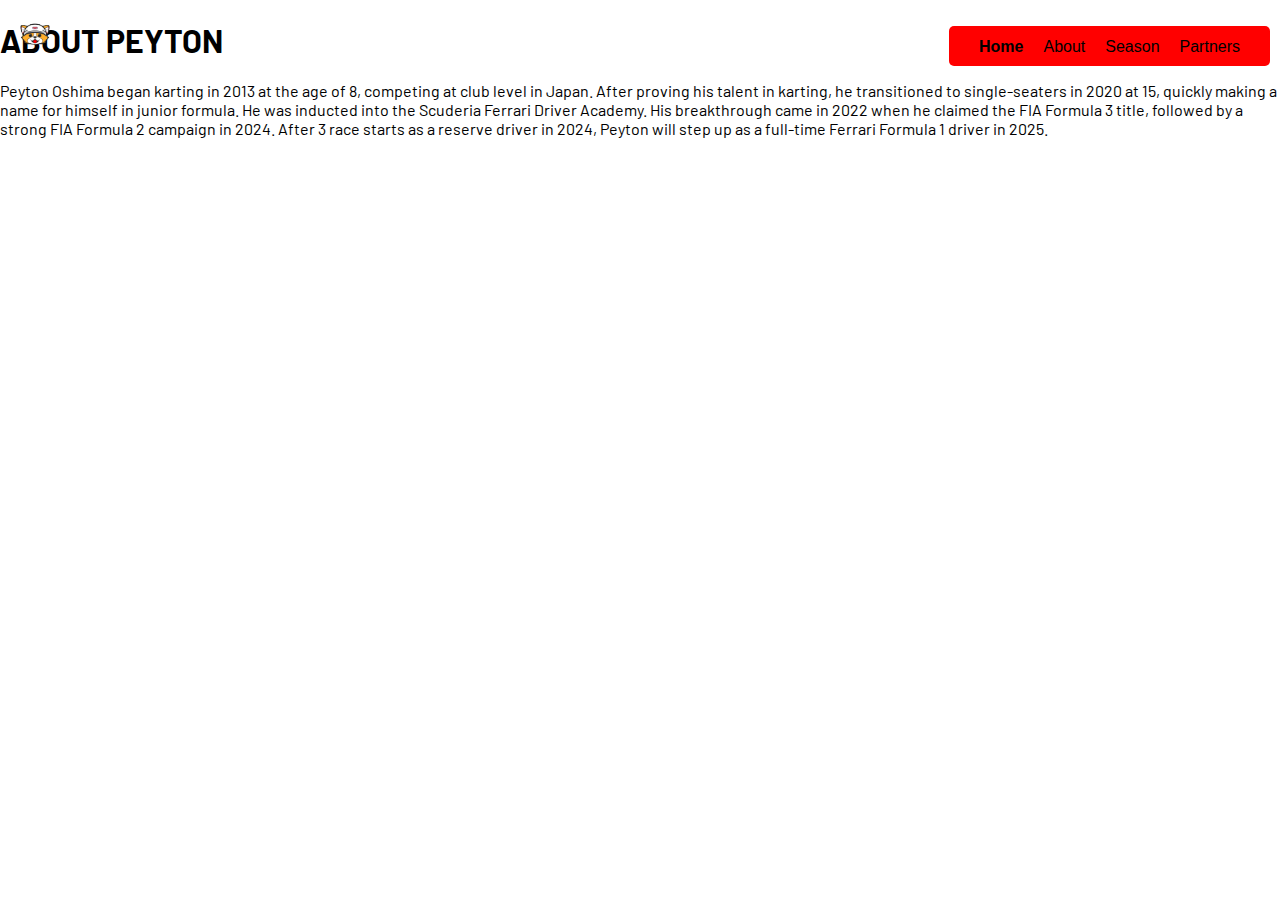
==== index.html @ b75705be "Add files via upload" ====
<!DOCTYPE html>
<html lang="en">
<head>
  <meta charset="UTF-8">
  <title>Peyton Oshima Driver Website</title>
  <link rel="stylesheet" href="./style.css">
</head>
<body class="home-page"> <!-- Add the home-page class here -->
<!-- partial:index.partial.html -->
<!DOCTYPE html>
<html lang="en">
<head>
    <meta charset="UTF-8">
    <meta name="viewport" content="width=device-width, initial-scale=1.0">
    <title>Peyton Oshima - Home</title>
    <link rel="stylesheet" href="styles.css">

    <!-- Google Fonts -->
    <link rel="preconnect" href="https://fonts.googleapis.com">
    <link rel="preconnect" href="https://fonts.gstatic.com" crossorigin>
    <link href="https://fonts.googleapis.com/css2?family=Barlow:wght@500&family=Syncopate:wght@400;700&display=swap" rel="stylesheet">
</head>
<body>

    <!-- Home Button (Top-Left) -->
    <a href="index.html" class="home-button-1">
        <img src="images/home-button.png" alt="Home Button">
    </a>

    <!-- Navigation Bar -->
    <header>
        <nav>
            <ul class="navbar">
                <li><a href="index.html" class="active">Home</a></li>
                <li><a href="about.html">About</a></li>
                <li><a href="season.html">Season</a></li>
                <li><a href="partners.html">Partners</a></li>
            </ul>
        </nav>
    </header>

    <!-- Main Content -->
    <main>
        <h1 class="syncopate-regular">ABOUT <span class="syncopate-bold">PEYTON</span></h1>
        <p class="barlow-medium">
            Peyton Oshima began karting in 2013 at the age of 8, competing at club level in Japan. 
            After proving his talent in karting, he transitioned to single-seaters in 2020 at 15, quickly making a name for himself in junior formula. 
            He was inducted into the Scuderia Ferrari Driver Academy. His breakthrough came in 2022 when he claimed the FIA Formula 3 title, 
            followed by a strong FIA Formula 2 campaign in 2024. After 3 race starts as a reserve driver in 2024, Peyton will step up as a full-time Ferrari Formula 1 driver in 2025.
        </p>
    </main>

</body>
</html>
<!-- partial -->
  
</body>
</html>
---- style.css ----
/* General Styles */
body {
    font-family: 'Barlow', sans-serif;
    margin: 0;
    padding: 0;
}

/* Home Page Styles */
.home-page {
    background-color: rgb(255, 255, 255); /* White Background */
    color: black; /* Black Text */
}

.hero {
    text-align: center;
    padding: 50px 20px;
}

.hero h1 {
    font-family: 'Syncopate', sans-serif;
    font-size: 36px;
    font-weight: 700;
}

.hero p {
    font-size: 18px;
    max-width: 600px;
    margin: 10px auto;
}

/* Section Layout */
.section {
    background: white;
    margin: 30px auto;
    padding: 20px;
    border-radius: 10px;
    box-shadow: 0 0 10px rgba(0, 0, 0, 0.1);
    max-width: 800px;
    text-align: center;
}

.section h2 {
    font-family: 'Syncopate', sans-serif;
    font-weight: 700;
}

.section p {
    font-size: 16px;
}

/* Seasons Page Styles */
.seasons-page {
    background-color: #001b36; /* Navy Blue Background */
    color: white; /* White Text */
}

.track-calendar {
    text-align: center;
    padding: 20px;
    display: grid;
    grid-template-columns: repeat(4, 1fr); /* 4 columns */
    grid-template-rows: repeat(6, auto); /* 6 rows */
    gap: 20px; /* Space between items */
    justify-items: center;
    align-items: center;
}

.track-calendar h1 {
    font-family: 'Syncopate', sans-serif;
    font-weight: 700;
    grid-column: 1 / -1; /* Ensures title spans full width */
    text-align: center;
    margin-bottom: 20px;
}

/* Track Container */
.track {
    background: #0074D9; /* Regular Blue */
    width: 300px;
    padding: 15px;
    border-radius: 10px;
    box-shadow: 0 0 10px rgba(0, 0, 0, 0.3);
    display: flex;
    flex-direction: column;
    justify-content: space-between;
    position: relative;
}

.track-info {
    display: flex;
    flex-direction: column;
    justify-content: space-between;
    height: 100%;
}

.track-details {
    text-align: right;
}

.track-details h2 {
    font-family: 'Syncopate', sans-serif;
    font-weight: 400;
    margin: 0;
}

.track-details p {
    margin: 2px 0;
}

.track-stats {
    text-align: left;
    font-size: 14px;
    margin-top: 10px;
}

/* Navigation Bar */
.navbar {
    display: flex;
    justify-content: flex-end;
    background-color: red;
    padding: 10px 20px;
    width: auto;
    position: absolute;
    top: 10px;
    right: 10px;
    border-radius: 5px;
}

.navbar li {
    list-style: none;
    margin: 0 10px;
}

.navbar a {
    text-decoration: none;
    font-family: 'Syncopate', sans-serif;
    font-size: 16px;
    font-weight: 400;
    color: black;
}

.navbar .active {
    font-weight: 700;
}

/* Home Button */
.home-button-1 img {
    width: 50px;
    height: 50px;
    position: absolute;
    top: 10px;
    left: 10px;
}

/* Footer */
.footer {
    text-align: center;
    padding: 20px;
    background-color: red;
    color: black;
    font-weight: 700;
}
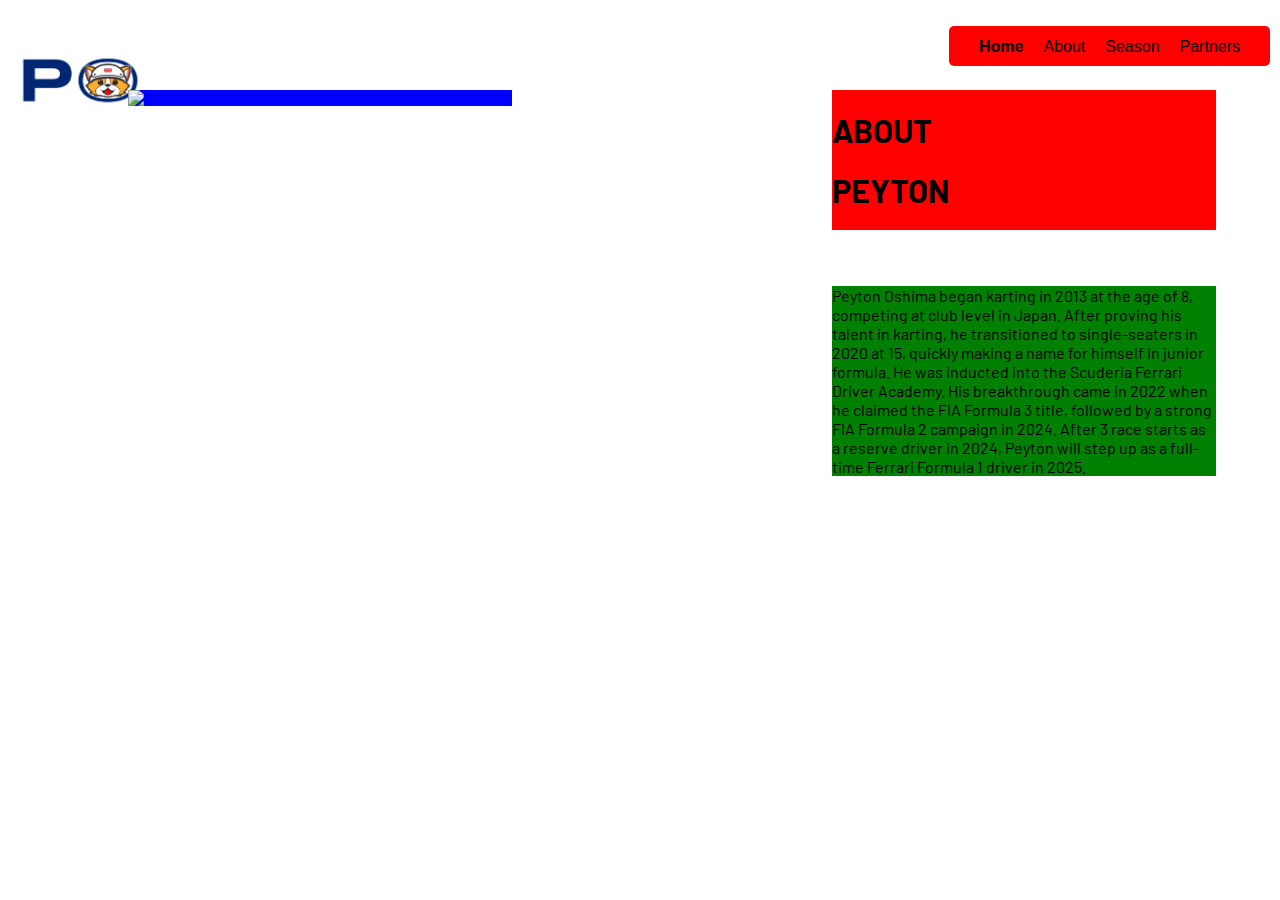
==== commit 5610bdfd: "Add files via upload" ====
--- a/index.html
+++ b/index.html
@@ -3,28 +3,22 @@
 <head>
   <meta charset="UTF-8">
   <title>Peyton Oshima Driver Website</title>
-  <link rel="stylesheet" href="./style.css">
-</head>
-<body class="home-page"> <!-- Add the home-page class here -->
-<!-- partial:index.partial.html -->
-<!DOCTYPE html>
-<html lang="en">
-<head>
-    <meta charset="UTF-8">
-    <meta name="viewport" content="width=device-width, initial-scale=1.0">
+
     <title>Peyton Oshima - Home</title>
-    <link rel="stylesheet" href="styles.css">
+    <link rel="stylesheet" href="style.css">
 
     <!-- Google Fonts -->
     <link rel="preconnect" href="https://fonts.googleapis.com">
     <link rel="preconnect" href="https://fonts.gstatic.com" crossorigin>
     <link href="https://fonts.googleapis.com/css2?family=Barlow:wght@500&family=Syncopate:wght@400;700&display=swap" rel="stylesheet">
 </head>
+
+
 <body>
 
     <!-- Home Button (Top-Left) -->
     <a href="index.html" class="home-button-1">
-        <img src="images/home-button.png" alt="Home Button">
+        <img src="images/icons/home-button-1.png" alt="Home Button">
     </a>
 
     <!-- Navigation Bar -->
@@ -41,13 +35,23 @@
 
     <!-- Main Content -->
     <main>
-        <h1 class="syncopate-regular">ABOUT <span class="syncopate-bold">PEYTON</span></h1>
-        <p class="barlow-medium">
+        <div id="about_text" >
+        <h1 class="syncopate-regular">ABOUT</h1>
+        <h1 class="syncopate-bold">PEYTON</h1>
+          </div>
+
+
+        <p id="bio" class="barlow-medium">
             Peyton Oshima began karting in 2013 at the age of 8, competing at club level in Japan. 
             After proving his talent in karting, he transitioned to single-seaters in 2020 at 15, quickly making a name for himself in junior formula. 
             He was inducted into the Scuderia Ferrari Driver Academy. His breakthrough came in 2022 when he claimed the FIA Formula 3 title, 
             followed by a strong FIA Formula 2 campaign in 2024. After 3 race starts as a reserve driver in 2024, Peyton will step up as a full-time Ferrari Formula 1 driver in 2025.
         </p>
+
+        <img id="peytonprofile" src="images/peyton.png">
+
+
+
     </main>
 
 </body>
--- a/style.css
+++ b/style.css
@@ -5,6 +5,32 @@
     padding: 0;
 }
 
+/* Navigation Bar */
+.navbar {
+    display: flex;
+    justify-content: flex-end;
+    background-color: red;
+    padding: 10px 20px;
+    width: auto;
+    position: absolute;
+    top: 10px;
+    right: 10px;
+    border-radius: 5px;
+}
+
+.navbar li {
+    list-style: none;
+    margin: 0 10px;
+}
+
+.navbar a {
+    text-decoration: none;
+    font-family: 'Syncopate', sans-serif;
+    font-size: 16px;
+    font-weight: 400;
+    color: black;
+}
+
 /* Home Page Styles */
 .home-page {
     background-color: rgb(255, 255, 255); /* White Background */
@@ -30,7 +56,7 @@
 
 /* Section Layout */
 .section {
-    background: white;
+    background: rgb(0, 2, 95);
     margin: 30px auto;
     padding: 20px;
     border-radius: 10px;
@@ -51,7 +77,7 @@
 /* Seasons Page Styles */
 .seasons-page {
     background-color: #001b36; /* Navy Blue Background */
-    color: white; /* White Text */
+    color: rgb(255, 255, 255); /* White Text */
 }
 
 .track-calendar {
@@ -75,7 +101,7 @@
 
 /* Track Container */
 .track {
-    background: #0074D9; /* Regular Blue */
+    background: #003ad9; /* Regular Blue */
     width: 300px;
     padding: 15px;
     border-radius: 10px;
@@ -91,6 +117,7 @@
     flex-direction: column;
     justify-content: space-between;
     height: 100%;
+    color: rgb(255, 255, 255);
 }
 
 .track-details {
@@ -113,50 +140,80 @@
     margin-top: 10px;
 }
 
-/* Navigation Bar */
-.navbar {
-    display: flex;
-    justify-content: flex-end;
-    background-color: red;
-    padding: 10px 20px;
-    width: auto;
-    position: absolute;
-    top: 10px;
-    right: 10px;
-    border-radius: 5px;
-}
-
-.navbar li {
-    list-style: none;
-    margin: 0 10px;
-}
-
-.navbar a {
-    text-decoration: none;
-    font-family: 'Syncopate', sans-serif;
-    font-size: 16px;
-    font-weight: 400;
-    color: black;
-}
-
 .navbar .active {
     font-weight: 700;
 }
 
 /* Home Button */
 .home-button-1 img {
-    width: 50px;
-    height: 50px;
+    width: 140px;
+    height: 140px;
     position: absolute;
     top: 10px;
     left: 10px;
 }
 
-/* Footer */
 .footer {
-    text-align: center;
-    padding: 20px;
+    background-color: black;
+    text-align: center;
+    padding: 20px 0;
+}
+
+
+#australia{
+    background-image: url('images/melbourne.png');
+   background-size: contain;
+   background-repeat: no-repeat;
+   /* background-color: red; */
+
+}
+
+#china{
+    background-image: url('images/shanghai.png');
+   background-size: contain;
+   background-repeat: no-repeat;
+   background-color: red;
+
+}
+
+#japan{
+    background-image: url('images/suzuka.png');
+   background-size: contain;
+   background-repeat: no-repeat;
+   background-color: red;
+
+}
+
+#bahrain{
+    background-image: url('images/bahrain.png');
+    background-size: contain;
+    background-repeat: no-repeat;
     background-color: red;
-    color: black;
-    font-weight: 700;
+
+}
+
+#about_text{
+    background-color: red;
+    width:30vw;
+    position: absolute;
+    right: 5vw;
+    top: 10vh;
+}
+
+#bio{
+    background-color: green;
+    width:30vw;
+    position: absolute;
+    right: 5vw;
+    top: 30vh;
+}
+
+#peytonprofile{
+    background-color: blue;
+
+    background-image: url('images/Background-corgi.png');
+    width: 30vw;
+    position: absolute;
+    left: 10vw;
+    top: 10vh
 }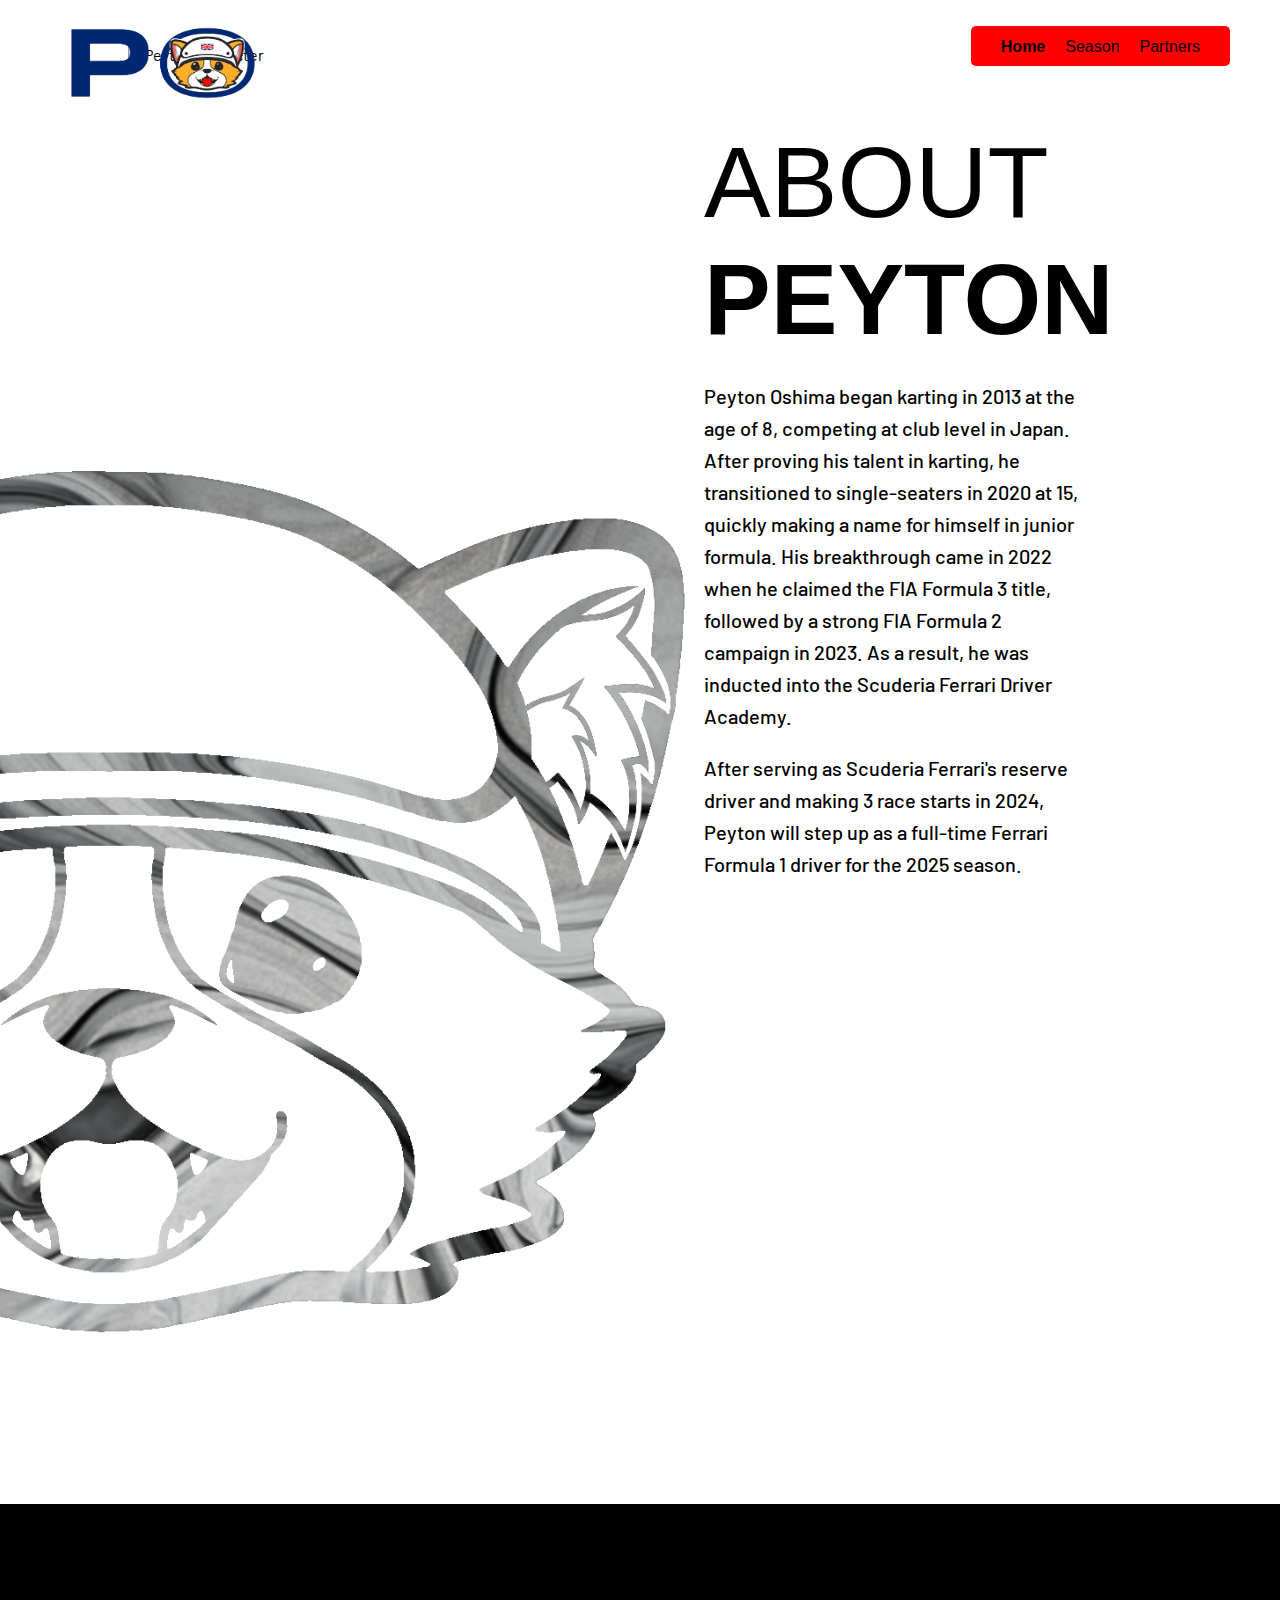
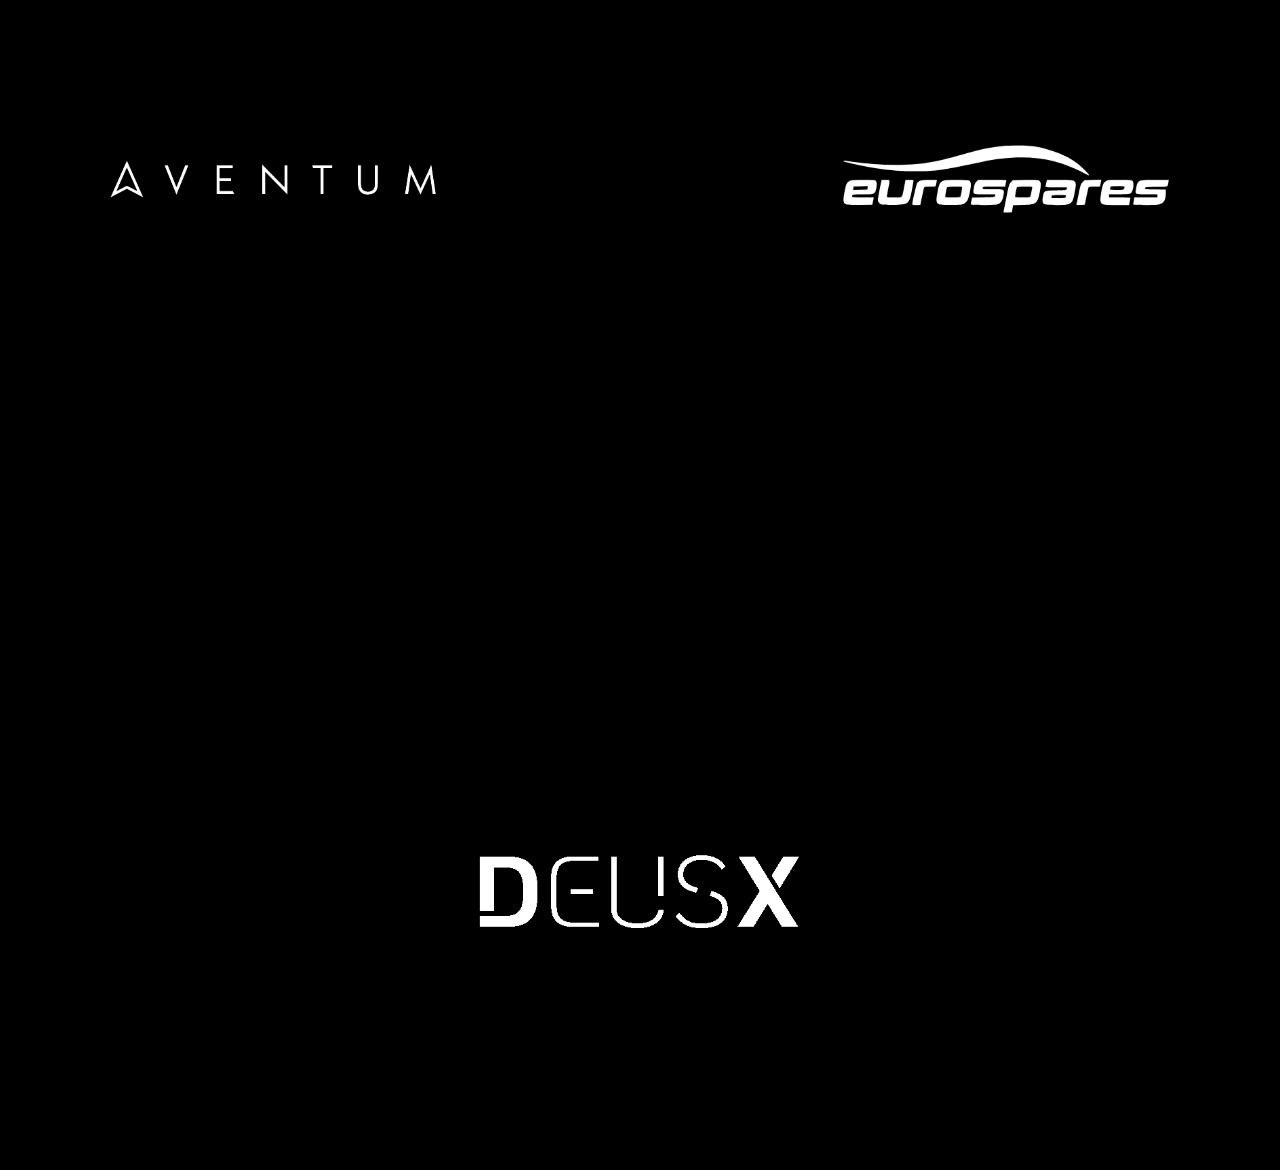
==== commit 314f115e: "Add files via upload" ====
--- a/index.html
+++ b/index.html
@@ -13,8 +13,14 @@
     <link href="https://fonts.googleapis.com/css2?family=Barlow:wght@500&family=Syncopate:wght@400;700&display=swap" rel="stylesheet">
 </head>
 
+<footer class="sponsor-bar">
+    <a href="https://aventum.com"><img src="images/footer/aventum-logo.png" alt="Aventum"></a>
+    <a href="https://eurospares.co.uk"><img src="images/footer/eurospares-logo.png" alt="Eurospares"></a>
+    <a href="https://deusx.com"><img src="images/footer/deusx-logo.png" alt="Deus X"></a>
+  </footer>
+  
 
-<body>
+</body>
 
     <!-- Home Button (Top-Left) -->
     <a href="index.html" class="home-button-1">
@@ -26,37 +32,40 @@
         <nav>
             <ul class="navbar">
                 <li><a href="index.html" class="active">Home</a></li>
-                <li><a href="about.html">About</a></li>
                 <li><a href="season.html">Season</a></li>
                 <li><a href="partners.html">Partners</a></li>
             </ul>
         </nav>
     </header>
 
-    <!-- Main Content -->
     <main>
-        <div id="about_text" >
-        <h1 class="syncopate-regular">ABOUT</h1>
-        <h1 class="syncopate-bold">PEYTON</h1>
-          </div>
+  <div id="about_text">
+    <h1 class="syncopate-regular">ABOUT</h1>
+    <h1 class="syncopate-bold">PEYTON</h1>
+  </div>
 
+  <div id="bio">
+    <p class="barlow-medium">
+      Peyton Oshima began karting in 2013 at the age of 8,
+      competing at club level in Japan. After proving his talent in
+      karting, he transitioned to single-seaters in 2020 at 15, quickly
+      making a name for himself in junior formula. His breakthrough
+      came in 2022 when he claimed the FIA Formula 3 title, followed
+      by a strong FIA Formula 2 campaign in 2023. As a result, he
+      was inducted into the Scuderia Ferrari Driver Academy.
+    </p>
 
-        <p id="bio" class="barlow-medium">
-            Peyton Oshima began karting in 2013 at the age of 8, competing at club level in Japan. 
-            After proving his talent in karting, he transitioned to single-seaters in 2020 at 15, quickly making a name for himself in junior formula. 
-            He was inducted into the Scuderia Ferrari Driver Academy. His breakthrough came in 2022 when he claimed the FIA Formula 3 title, 
-            followed by a strong FIA Formula 2 campaign in 2024. After 3 race starts as a reserve driver in 2024, Peyton will step up as a full-time Ferrari Formula 1 driver in 2025.
-        </p>
+    <p class="barlow-medium">
+      After serving as Scuderia Ferrari's reserve driver and making 3 race starts in 2024, Peyton will step up as a full-time Ferrari Formula 1 driver for the 2025 season.
+    </p>
+  </div>
 
-        <img id="peytonprofile" src="images/peyton.png">
+  <img id="backgroundcorgi" src="images/background-corgi.png" alt="Background Corgi">
+<img id="peytonprofile" src="images/peyton.png" alt="Peyton character">
 
+</main>
 
-
-    </main>
-
-</body>
-</html>
-<!-- partial -->
-  
-</body>
-</html>+      
+      
+      
+    --- a/style.css
+++ b/style.css
@@ -1,115 +1,228 @@
-/* General Styles */
+/* ================= GENERAL STYLES ================= */
 body {
+    font-family: 'Barlow', sans-serif; /* Sets the default font for the site */
+    margin: 0; /* Removes default margin */
+    padding: 0; /* Removes default padding */
+}
+
+.syncopate-thin {
+    font-family: 'Syncopate', sans-serif;
+    font-weight: 400; /* Light weight for "PEYTON" headings */
+    letter-spacing: 2px; /* Adds spacing between letters */
+}
+
+.syncopate-regular {
+    font-family: 'Syncopate', sans-serif;
+    font-weight: 400; /* Regular weight text */
+}
+
+.syncopate-bold {
+    font-family: 'Syncopate', sans-serif;
+    font-weight: 700; /* Bold weight for emphasis */
+}
+
+.barlow-medium {
     font-family: 'Barlow', sans-serif;
-    margin: 0;
-    padding: 0;
-}
-
-/* Navigation Bar */
+    font-weight: 500; /* Medium weight for body text */
+}
+
+.montserrat {
+    font-family: 'Montserrat', sans-serif;
+    font-optical-sizing: auto;
+    font-weight: 100;
+    font-style: normal;
+  }
+
+/* ================= NAVIGATION BAR ================= */
 .navbar {
-    display: flex;
-    justify-content: flex-end;
-    background-color: red;
-    padding: 10px 20px;
+    display: flex; /* Makes items appear in a row */
+    justify-content: flex-end; /* Aligns navbar to the right */
+    background-color: red; /* Sets background to red */
+    padding: 10px 20px; /* Adds spacing around links */
     width: auto;
     position: absolute;
     top: 10px;
-    right: 10px;
-    border-radius: 5px;
+    right: 50px; /* Moves nav away from right edge */
+    border-radius: 5px; /* Rounds the edges */
+    z-index: 10; /* Ensures the navbar is above other elements */
 }
 
 .navbar li {
-    list-style: none;
-    margin: 0 10px;
+    list-style: none; /* Removes bullets */
+    margin: 0 10px; /* Spacing between links */
 }
 
 .navbar a {
-    text-decoration: none;
-    font-family: 'Syncopate', sans-serif;
+    text-decoration: none; /* Removes underlines */
+    font-family: 'Syncopate', sans-serif; /* Uses Syncopate font */
     font-size: 16px;
     font-weight: 400;
     color: black;
 }
 
-/* Home Page Styles */
+.navbar .active {
+    font-weight: 700; /* Highlights active page */
+}
+
+
+/* ================= HOME BUTTON ================= */
+.home-button-1 img {
+    width: 225px; /* Sets image width */
+    height: 225px; /* Sets image height */
+    position: absolute; /* Positions relative to page */
+    top: -50px;
+    left: 50px;
+    z-index: 10; /* Ensures the home button is above other elements */
+}
+
+
+/* ================= HOME PAGE ================= */
 .home-page {
-    background-color: rgb(255, 255, 255); /* White Background */
-    color: black; /* Black Text */
-}
-
-.hero {
-    text-align: center;
-    padding: 50px 20px;
-}
-
-.hero h1 {
-    font-family: 'Syncopate', sans-serif;
-    font-size: 36px;
+    background-color: rgb(255, 255, 255); /* White background */
+    color: black; /* Black text */
+}
+
+#about_text {
+    width: 30vw; /* Responsive width */
+    position: absolute;
+    right: 15vw; /* Aligns to the right */
+    top: 10vh; /* Adds vertical spacing */
+    font-size: 50px; /* Large heading size */
+    line-height: 0.5; /* Reduces spacing between ABOUT and PEYTON */
+}
+
+#bio {
+    width: 30vw;
+    position: absolute;
+    right: 15vw;
+    top: 40vh;
+    font-size: 20px; /* Standard paragraph size */
+    line-height: 1.6; /* Comfortable line spacing */
+}
+
+#peytonprofile {
+    width: 40vw; /* Controls image width */
+    position: absolute;
+    left: 10vw;
+    top: 5vh;
+}
+
+#backgroundcorgi {
+    width: 157vw; /* Oversized background element */
+    position: absolute;
+    left: -70vw; /* Centers the image */
+    bottom: -118vh;
+}
+
+/* ================= SPONSOR BAR ================= */
+.sponsor-bar {
+    width: 100%;
+    background-color: #000;
+    padding: 15rem 0;
+    display: flex;                /* Lay items in a row */
+    justify-content: center;     /* Center them horizontally */
+    align-items: none;         /* Align them vertically */
+    gap: 40rem;                   /* Space between logos */
+    margin-top: 94rem;
+    flex-wrap: wrap;             /* Wrap on small screens */
+  }  
+  
+  .sponsor-bar img {
+    height: 70px;          /* ⬆️ Increase the logo height */
+    transform: scale(3.5);   /* Base scale */
+    transition: transform 0.5s ease;
+  }
+  
+  .sponsor-bar img:hover {
+    transform: scale(1.1); /* Slight zoom on hover */
+    cursor: pointer;
+  }
+  
+/* ================= SEASONS PAGE ================= */
+
+
+.banner-container {
+    background-image: url('images/banners/peyton-oshima-seasons-banner.png');
+    background-size: cover; /* Ensures the image covers the container */
+    background-position: top center; /* Positions the image at the top center */
+    overflow: hidden; /* Hides the overflow */
+    height: 700px; /* Adjust this value to crop the bottom of the image */
+    position: relative; /* Ensures the container is the reference for absolute positioning */
+    z-index: 1; /* Ensures the banner is below the navbar and home button */
+  }
+  
+  .season-title {
+    position: absolute;
+    top: 40%; /* Adjust this value to move the text vertically */
+    left: 50px; /* Aligns the text with the home button */
+    transform: translateY(-50%); /* Centers the text vertically */
+    font-family: 'Syncopate', sans-serif;
     font-weight: 700;
-}
-
-.hero p {
-    font-size: 18px;
-    max-width: 600px;
-    margin: 10px auto;
-}
-
-/* Section Layout */
-.section {
-    background: rgb(0, 2, 95);
-    margin: 30px auto;
-    padding: 20px;
-    border-radius: 10px;
-    box-shadow: 0 0 10px rgba(0, 0, 0, 0.1);
-    max-width: 800px;
-    text-align: center;
-}
-
-.section h2 {
-    font-family: 'Syncopate', sans-serif;
-    font-weight: 700;
-}
-
-.section p {
-    font-size: 16px;
-}
-
-/* Seasons Page Styles */
+    font-size: 7rem; /* Adjust the font size as needed */
+    color: white; /* Adjust the text color as needed */
+    text-align: left;
+    z-index: 2; /* Ensures the text is above the banner but below the navbar and home button */
+  }
+  
+  .next-race {
+    position: absolute;
+    top: 60%; /* Adjust this value to move the text vertically */
+    left: 50px; /* Aligns the text with the home button */
+    transform: translateY(-50%); /* Centers the text vertically */
+    font-family: 'Syncopate', sans-serif;
+    font-weight: 400;
+    font-size: 1.5rem; /* Adjust the font size as needed */
+    color: rgb(255, 0, 0); /* Adjust the text color as needed */
+    text-align: left;
+    z-index: 2; /* Ensures the text is above the banner but below the navbar and home button */
+  }
+  
+  .syncopate-thin {
+    font-family: 'Syncopate', sans-serif;
+    font-weight: 400; /* Light weight for "NEXT RACE" */
+  }
+  
+  .syncopate-bold {
+    font-family: 'Syncopate', sans-serif;
+    font-weight: 700; /* Bold weight for "SAUDI ARABIAN GRAND PRIX" */
+  }
+  
 .seasons-page {
-    background-color: #001b36; /* Navy Blue Background */
-    color: rgb(255, 255, 255); /* White Text */
-}
+    background-color: #333333; /* Dark grey background */
+    color: black;
+  }
 
 .track-calendar {
     text-align: center;
     padding: 20px;
-    display: grid;
+    display: grid; /* Uses CSS Grid */
     grid-template-columns: repeat(4, 1fr); /* 4 columns */
-    grid-template-rows: repeat(6, auto); /* 6 rows */
-    gap: 20px; /* Space between items */
-    justify-items: center;
+    grid-template-rows: repeat(6, auto);
+    gap: 20px; /* Spacing between grid items */
+    justify-items: center; /* Centers grid items */
     align-items: center;
 }
 
 .track-calendar h1 {
     font-family: 'Syncopate', sans-serif;
     font-weight: 700;
-    grid-column: 1 / -1; /* Ensures title spans full width */
+    grid-column: 1 / -1; /* Span full width */
     text-align: center;
     margin-bottom: 20px;
 }
 
-/* Track Container */
 .track {
-    background: #003ad9; /* Regular Blue */
-    width: 300px;
-    padding: 15px;
+    background: #003ad9; /* Blue background for track box */
+    width: 350px;
+    height: 500px;
+    padding: 20px;
     border-radius: 10px;
     box-shadow: 0 0 10px rgba(0, 0, 0, 0.3);
     display: flex;
     flex-direction: column;
     justify-content: space-between;
     position: relative;
+    color: white;
 }
 
 .track-info {
@@ -117,103 +230,308 @@
     flex-direction: column;
     justify-content: space-between;
     height: 100%;
-    color: rgb(255, 255, 255);
+    color: white;
 }
 
 .track-details {
+    text-align: right; /* Aligns details to right */
+}
+
+.country {
+  font-family: 'Syncopate', sans-serif;
+  font-weight: 600; /* or 400 if you want regular weight */
+  font-size: 1.5rem;
+  letter-spacing: 1px; /* optional for style */
+  margin: 0;
+}
+
+
+
+.track-details p,
+.track-stats p {
+    color: #ffff00; /* Ensures white text */
+}
+
+.track-details p{
+    font-family: 'montserrat', sans-serif;
+    font-optical-sizing: auto;
+    font-weight: 400;
+    font-weight: bold;
     text-align: right;
-}
-
-.track-details h2 {
-    font-family: 'Syncopate', sans-serif;
+    font-size: 14px;
+    margin-top: 10px;
+}
+
+.track-stats p{
+    font-family: 'montserrat', sans-serif;
+    font-optical-sizing: auto;
     font-weight: 400;
-    margin: 0;
-}
-
-.track-details p {
-    margin: 2px 0;
-}
-
-.track-stats {
+    font-weight: bold;
     text-align: left;
     font-size: 14px;
-    margin-top: 10px;
-}
-
-.navbar .active {
-    font-weight: 700;
-}
-
-/* Home Button */
-.home-button-1 img {
-    width: 140px;
-    height: 140px;
-    position: absolute;
-    top: 10px;
-    left: 10px;
-}
-
-.footer {
-    background-color: black;
-    text-align: center;
-    padding: 20px 0;
-}
-
-
-#australia{
-    background-image: url('images/melbourne.png');
-   background-size: contain;
-   background-repeat: no-repeat;
-   /* background-color: red; */
-
-}
-
-#china{
-    background-image: url('images/shanghai.png');
-   background-size: contain;
-   background-repeat: no-repeat;
-   background-color: red;
-
-}
-
-#japan{
-    background-image: url('images/suzuka.png');
-   background-size: contain;
-   background-repeat: no-repeat;
-   background-color: red;
-
-}
-
-#bahrain{
-    background-image: url('images/bahrain.png');
-    background-size: contain;
-    background-repeat: no-repeat;
-    background-color: red;
-
-}
-
-#about_text{
-    background-color: red;
-    width:30vw;
-    position: absolute;
-    right: 5vw;
-    top: 10vh;
-}
-
-#bio{
-    background-color: green;
-    width:30vw;
-    position: absolute;
-    right: 5vw;
-    top: 30vh;
-}
-
-#peytonprofile{
-    background-color: blue;
-
-    background-image: url('images/Background-corgi.png');
-    width: 30vw;
-    position: absolute;
-    left: 10vw;
-    top: 10vh
+    margin-top: 10px; 
+}
+
+/* Background images for specific tracks */
+#australia {
+    background-image: url('images/tracks/melbourne.png');
+    background-size: contain;
+    background-repeat: no-repeat;
+    background-position: center; /* <--- add this */
+}
+
+#china {
+    background-image: url('images/tracks/shanghai.png');
+    background-size: contain;
+    background-repeat: no-repeat;
+    background-position: center;
+}
+
+#japan {
+    background-image: url('images/tracks/suzuka.png');
+    background-repeat: no-repeat;
+    background-position: center;
+    background-size: 60%; /* adjust scale */
+}
+
+#bahrain {
+    background-image: url('images/tracks/bahrain.png');
+    background-size: contain;
+    background-repeat: no-repeat;
+    background-position: center;
+}
+
+#Jeddah{
+    background-image: url('images/tracks/jeddah.png');
+    background-size: contain;
+    background-repeat: no-repeat;
+    background-position: center;
+}
+
+#Miami{
+    background-image: url('images/tracks/miami.png');
+    background-size: contain;
+    background-repeat: no-repeat;
+    background-position: center;  
+}
+
+#Imola{
+    background-image: url('images/tracks/imola.png');
+    background-size: contain;
+    background-repeat: no-repeat;
+    background-position: center;    
+}
+
+#Monaco{
+    background-image: url('images/tracks/monaco.png');
+    background-repeat: no-repeat;
+    background-position: center;
+    background-size: 80%;
+}
+
+#Barcelona{
+    background-image: url('images/tracks/barcelona.png');
+    background-size: contain;
+    background-repeat: no-repeat;
+    background-position: center;  
+}
+
+#Canada{
+    background-image: url('images/tracks/canada.png');
+    background-size: contain;
+    background-repeat: no-repeat;
+    background-position: center;  
+}
+
+#Austria{
+    background-image: url('images/tracks/spielberg.png');
+    background-size: 80%;
+    background-repeat: no-repeat;
+    background-position: center;  
+}
+
+#Silverstone{
+    background-image: url('images/tracks/silverstone.png');
+    background-size: 80%;
+    background-repeat: no-repeat;
+    background-position: center;  
+}
+
+#Belgium{
+    background-image: url('images/tracks/belgium.png');
+    background-size: contain;
+    background-repeat: no-repeat;
+    background-position: center;  
+}
+
+#Hungary{
+    background-image: url('images/tracks/hungaroring.png');
+    background-repeat: no-repeat;
+    background-position: center;
+    background-size: 65%; 
+}
+
+#Zandvoort{
+    background-image: url('images/tracks/zandvoort.png');
+    background-repeat: no-repeat;
+    background-position: center;
+    background-size: 70%;
+}
+
+#Monza{
+    background-image: url('images/tracks/monza.png');
+    background-size: contain;
+    background-repeat: no-repeat;
+    background-position: center;  
+}
+
+#Azerbaijan{
+    background-image: url('images/tracks/azerbaijan.png');
+    background-size: contain;
+    background-repeat: no-repeat;
+    background-position: center;  
+}
+
+#Singapore{
+    background-image: url('images/tracks/singapore.png');
+    background-size: contain;
+    background-repeat: no-repeat;
+    background-position: center;  
+}
+
+#Austin{
+    background-image: url('images/tracks/austin.png');
+    background-repeat: no-repeat;
+    background-position: center;
+    background-size: 75%;  
+}
+
+#Mexico{
+    background-image: url('images/tracks/mexico.png');
+    background-size: contain;
+    background-repeat: no-repeat;
+    background-position: center;  
+}
+
+#Brazil{
+    background-image: url('images/tracks/interlagos.png');
+    background-repeat: no-repeat;
+    background-position: center;
+    background-size: 140%;  
+}
+
+#Vegas{
+    background-image: url('images/tracks/vegas.png');
+    background-size: contain;
+    background-repeat: no-repeat;
+    background-position: center;  
+}
+
+#Qatar{
+    background-image: url('images/tracks/qatar.png');
+    background-size: 90%;
+    background-repeat: no-repeat;
+    background-position: center;  
+}
+
+#Abu-dhabi{
+    background-image: url('images/tracks/abu-dhabi.png');
+    background-size: 70%;
+    background-repeat: no-repeat;
+    background-position: center;  
+}
+
+/* ================= PARTNERS PAGE ================= */
+.partners-page {
+    padding: 40px 5%; /* Section spacing */
+    font-family: 'Barlow', sans-serif;
+}
+
+.partners-header {
+    margin-top: 140px; /* push content down */
+    display: flex;
+    justify-content: space-between;
+    align-items: center;
+    flex-wrap: wrap;
+    margin-bottom: 40px;
+  }  
+
+.partners-header h1 {
+    font-size: 2.5rem; /* Large heading */
+    color: #000033;
+}
+
+.partners-header .thin {
+    font-weight: 300;
+}
+
+.partners-header .bold {
+    font-weight: 900;
+}
+
+.partner-button {
+    display: flex;
+    align-items: center;
+    gap: 5px;
+    border: 2px solid #000066;
+    padding: 10px 20px;
+    border-radius: 30px;
+    text-decoration: none;
+    font-weight: bold;
+    color: #000066;
+    font-size: 0.9rem;
+}
+
+.partner-button img {
+    width: 25px;
+    height: 25px;
+}
+
+.partner-card {
+    display: flex;
+    background-color: #000;
+    color: #fff;
+    border-radius: 10px;
+    overflow: hidden;
+    margin-bottom: 20px;
+    flex-wrap: wrap;
+}
+
+.partner-logo {
+    width: 100%;
+    max-width: 500px;
+    object-fit: cover;
+}
+
+.partner-info {
+    flex: 1;
+    padding: 20px;
+}
+
+.partner-info h2 {
+    font-weight: 900;
+    letter-spacing: 1px;
+    margin-bottom: 10px;
+}
+
+.partner-info p {
+    font-weight: 300;
+    margin-bottom: 15px;
+}
+
+.more-info {
+    display: inline-block;
+    background-color: transparent;
+    border: 1.5px solid #ffff00;
+    color: #ffff00;
+    border-radius: 20px;
+    padding: 6px 14px;
+    font-weight: bold;
+    text-decoration: none;
+    transition: background 0.2s, color 0.2s;
+}
+
+.more-info:hover {
+    background-color: #ffff00;
+    color: #000;
 }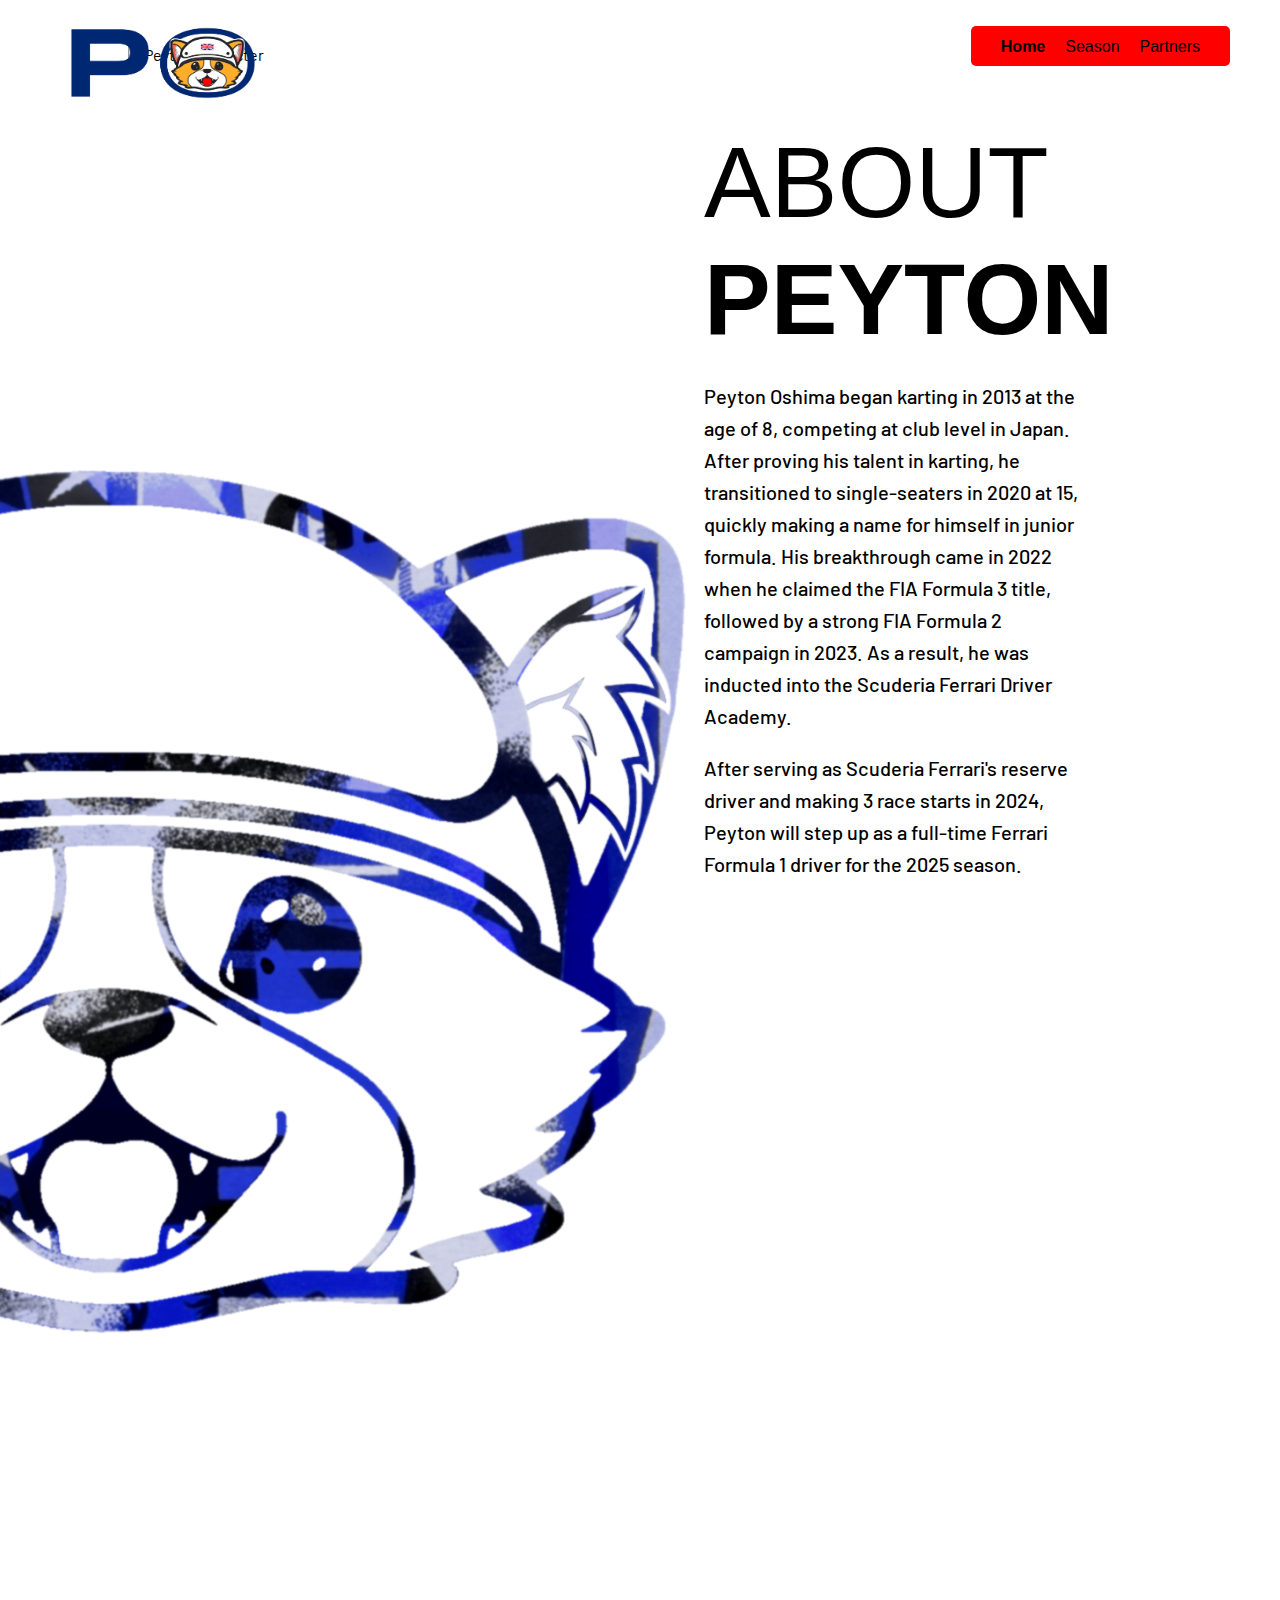
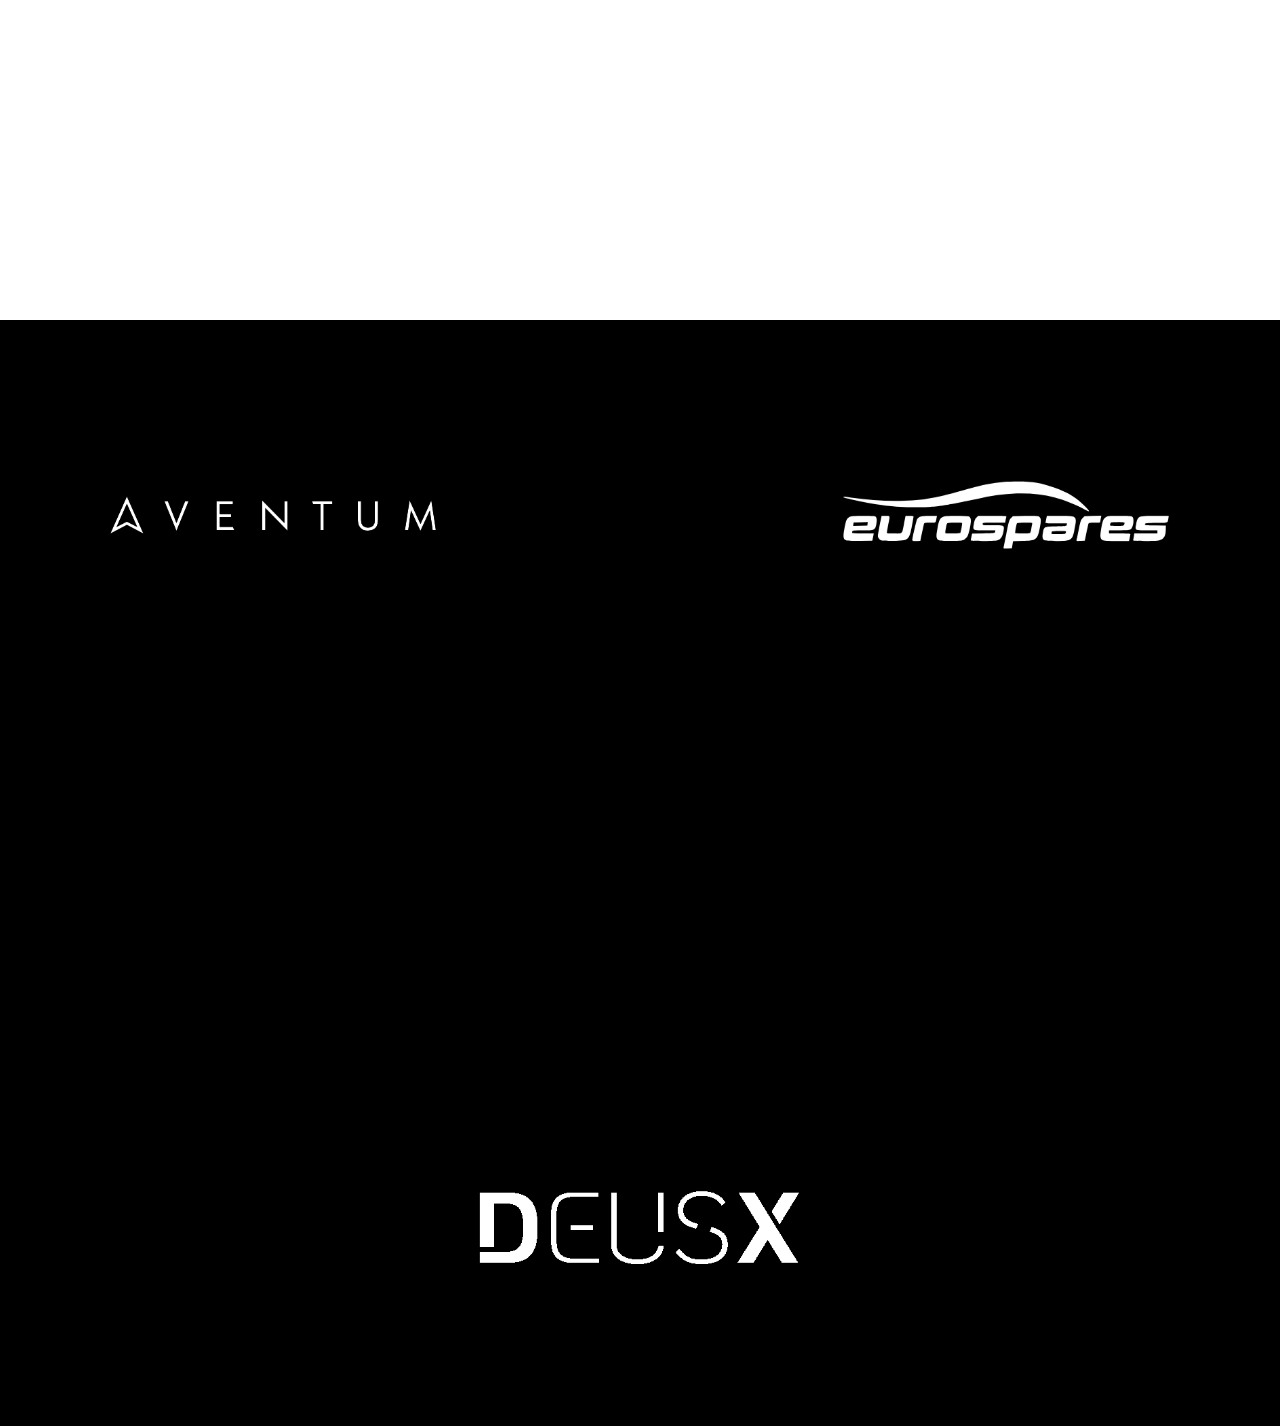
==== commit f4a4487c: "Add files via upload" ====
--- a/index.html
+++ b/index.html
@@ -2,8 +2,8 @@
 <html lang="en">
 <head>
   <meta charset="UTF-8">
-  <title>Peyton Oshima Driver Website</title>
-
+  <title>Home/Peyton Oshima/British Formula 1 Driver</title>
+  <link rel="icon" href="images/icons/icon.png" type="image/png" sizes="48x48">
     <title>Peyton Oshima - Home</title>
     <link rel="stylesheet" href="style.css">
 
@@ -14,9 +14,9 @@
 </head>
 
 <footer class="sponsor-bar">
-    <a href="https://aventum.com"><img src="images/footer/aventum-logo.png" alt="Aventum"></a>
+    <a href="https://www.aventumgroup.com/"><img src="images/footer/aventum-logo.png" alt="Aventum"></a>
     <a href="https://eurospares.co.uk"><img src="images/footer/eurospares-logo.png" alt="Eurospares"></a>
-    <a href="https://deusx.com"><img src="images/footer/deusx-logo.png" alt="Deus X"></a>
+    <a href="https://deusx.capital/"><img src="images/footer/deusx-logo.png" alt="Deus X"></a>
   </footer>
   
 
@@ -60,7 +60,7 @@
     </p>
   </div>
 
-  <img id="backgroundcorgi" src="images/background-corgi.png" alt="Background Corgi">
+  <img id="backgroundcorgi" src="images/background-corgi-blue.png" alt="Background Corgi">
 <img id="peytonprofile" src="images/peyton.png" alt="Peyton character">
 
 </main>
--- a/style.css
+++ b/style.css
@@ -118,12 +118,12 @@
 .sponsor-bar {
     width: 100%;
     background-color: #000;
-    padding: 15rem 0;
+    padding: 10rem 0;
     display: flex;                /* Lay items in a row */
     justify-content: center;     /* Center them horizontally */
     align-items: none;         /* Align them vertically */
     gap: 40rem;                   /* Space between logos */
-    margin-top: 94rem;
+    margin-top: 120rem;
     flex-wrap: wrap;             /* Wrap on small screens */
   }  
   
@@ -134,13 +134,22 @@
   }
   
   .sponsor-bar img:hover {
-    transform: scale(1.1); /* Slight zoom on hover */
+    transform: scale(2.5); /* Slight zoom on hover */
     cursor: pointer;
   }
   
 /* ================= SEASONS PAGE ================= */
 
-
+.seasons-page .navbar {
+    background-color: red;
+}
+
+/* Seasons Page Background */
+body.seasons-page {
+    background-color: #001353 !important; /* Navy blue override */
+    color: white;
+  }
+  
 .banner-container {
     background-image: url('images/banners/peyton-oshima-seasons-banner.png');
     background-size: cover; /* Ensures the image covers the container */
@@ -274,168 +283,168 @@
 
 /* Background images for specific tracks */
 #australia {
-    background-image: url('images/tracks/melbourne.png');
+    background-image: url('images/tracks/tracks-white/melbourne.png');
     background-size: contain;
     background-repeat: no-repeat;
     background-position: center; /* <--- add this */
 }
 
 #china {
-    background-image: url('images/tracks/shanghai.png');
+    background-image: url('images/tracks/tracks-white/shanghai.png');
     background-size: contain;
     background-repeat: no-repeat;
     background-position: center;
 }
 
 #japan {
-    background-image: url('images/tracks/suzuka.png');
+    background-image: url('images/tracks/tracks-white/suzuka.png');
     background-repeat: no-repeat;
     background-position: center;
     background-size: 60%; /* adjust scale */
 }
 
 #bahrain {
-    background-image: url('images/tracks/bahrain.png');
+    background-image: url('images/tracks/tracks-white/bahrain.png');
     background-size: contain;
     background-repeat: no-repeat;
     background-position: center;
 }
 
 #Jeddah{
-    background-image: url('images/tracks/jeddah.png');
+    background-image: url('images/tracks/tracks-white/jeddah.png');
     background-size: contain;
     background-repeat: no-repeat;
     background-position: center;
 }
 
 #Miami{
-    background-image: url('images/tracks/miami.png');
+    background-image: url('images/tracks/tracks-white/miami.png');
     background-size: contain;
     background-repeat: no-repeat;
     background-position: center;  
 }
 
 #Imola{
-    background-image: url('images/tracks/imola.png');
+    background-image: url('images/tracks/tracks-white/imola.png');
     background-size: contain;
     background-repeat: no-repeat;
     background-position: center;    
 }
 
 #Monaco{
-    background-image: url('images/tracks/monaco.png');
+    background-image: url('images/tracks/tracks-white/monaco.png');
     background-repeat: no-repeat;
     background-position: center;
     background-size: 80%;
 }
 
 #Barcelona{
-    background-image: url('images/tracks/barcelona.png');
+    background-image: url('images/tracks/tracks-white/barcelona.png');
     background-size: contain;
     background-repeat: no-repeat;
     background-position: center;  
 }
 
 #Canada{
-    background-image: url('images/tracks/canada.png');
+    background-image: url('images/tracks/tracks-white/canada.png');
     background-size: contain;
     background-repeat: no-repeat;
     background-position: center;  
 }
 
 #Austria{
-    background-image: url('images/tracks/spielberg.png');
+    background-image: url('images/tracks/tracks-white/spielberg.png');
     background-size: 80%;
     background-repeat: no-repeat;
     background-position: center;  
 }
 
 #Silverstone{
-    background-image: url('images/tracks/silverstone.png');
+    background-image: url('images/tracks/tracks-white/silverstone.png');
     background-size: 80%;
     background-repeat: no-repeat;
     background-position: center;  
 }
 
 #Belgium{
-    background-image: url('images/tracks/belgium.png');
+    background-image: url('images/tracks/tracks-white/belgium.png');
     background-size: contain;
     background-repeat: no-repeat;
     background-position: center;  
 }
 
 #Hungary{
-    background-image: url('images/tracks/hungaroring.png');
+    background-image: url('images/tracks/tracks-white/hungaroring.png');
     background-repeat: no-repeat;
     background-position: center;
     background-size: 65%; 
 }
 
 #Zandvoort{
-    background-image: url('images/tracks/zandvoort.png');
+    background-image: url('images/tracks/tracks-white/zandvoort.png');
     background-repeat: no-repeat;
     background-position: center;
     background-size: 70%;
 }
 
 #Monza{
-    background-image: url('images/tracks/monza.png');
+    background-image: url('images/tracks/tracks-white/monza.png');
     background-size: contain;
     background-repeat: no-repeat;
     background-position: center;  
 }
 
 #Azerbaijan{
-    background-image: url('images/tracks/azerbaijan.png');
+    background-image: url('images/tracks/tracks-white/azerbaijan.png');
     background-size: contain;
     background-repeat: no-repeat;
     background-position: center;  
 }
 
 #Singapore{
-    background-image: url('images/tracks/singapore.png');
+    background-image: url('images/tracks/tracks-white/singapore.png');
     background-size: contain;
     background-repeat: no-repeat;
     background-position: center;  
 }
 
 #Austin{
-    background-image: url('images/tracks/austin.png');
+    background-image: url('images/tracks/tracks-white/austin.png');
     background-repeat: no-repeat;
     background-position: center;
     background-size: 75%;  
 }
 
 #Mexico{
-    background-image: url('images/tracks/mexico.png');
+    background-image: url('images/tracks/tracks-white/mexico.png');
     background-size: contain;
     background-repeat: no-repeat;
     background-position: center;  
 }
 
 #Brazil{
-    background-image: url('images/tracks/interlagos.png');
-    background-repeat: no-repeat;
-    background-position: center;
-    background-size: 140%;  
+    background-image: url('images/tracks/tracks-white/interlagos.png');
+    background-repeat: no-repeat;
+    background-position: center;
+    background-size: 90%;  
 }
 
 #Vegas{
-    background-image: url('images/tracks/vegas.png');
+    background-image: url('images/tracks/tracks-white/vegas.png');
     background-size: contain;
     background-repeat: no-repeat;
     background-position: center;  
 }
 
 #Qatar{
-    background-image: url('images/tracks/qatar.png');
+    background-image: url('images/tracks/tracks-white/qatar.png');
     background-size: 90%;
     background-repeat: no-repeat;
     background-position: center;  
 }
 
 #Abu-dhabi{
-    background-image: url('images/tracks/abu-dhabi.png');
+    background-image: url('images/tracks/tracks-white/abu-dhabi.png');
     background-size: 70%;
     background-repeat: no-repeat;
     background-position: center;  
@@ -448,7 +457,7 @@
 }
 
 .partners-header {
-    margin-top: 140px; /* push content down */
+    margin-top: 110px; /* push content down */
     display: flex;
     justify-content: space-between;
     align-items: center;
